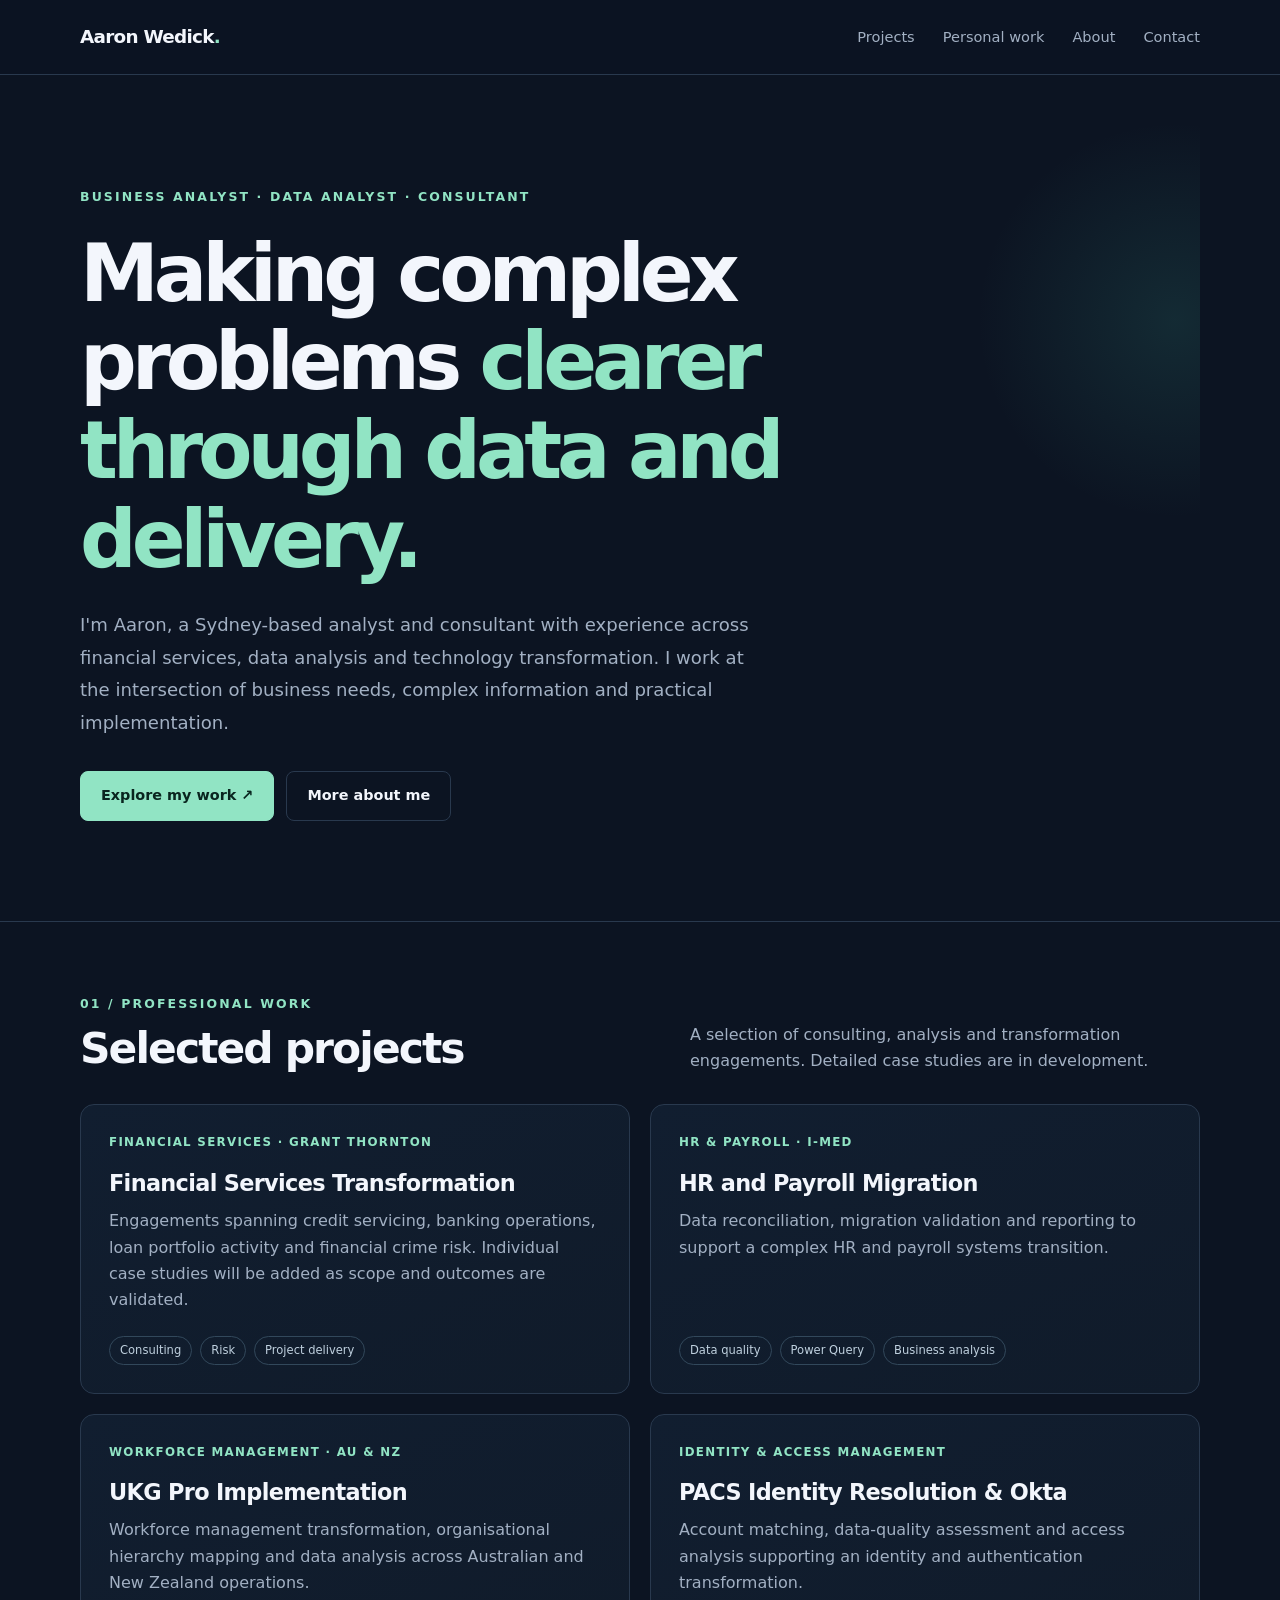
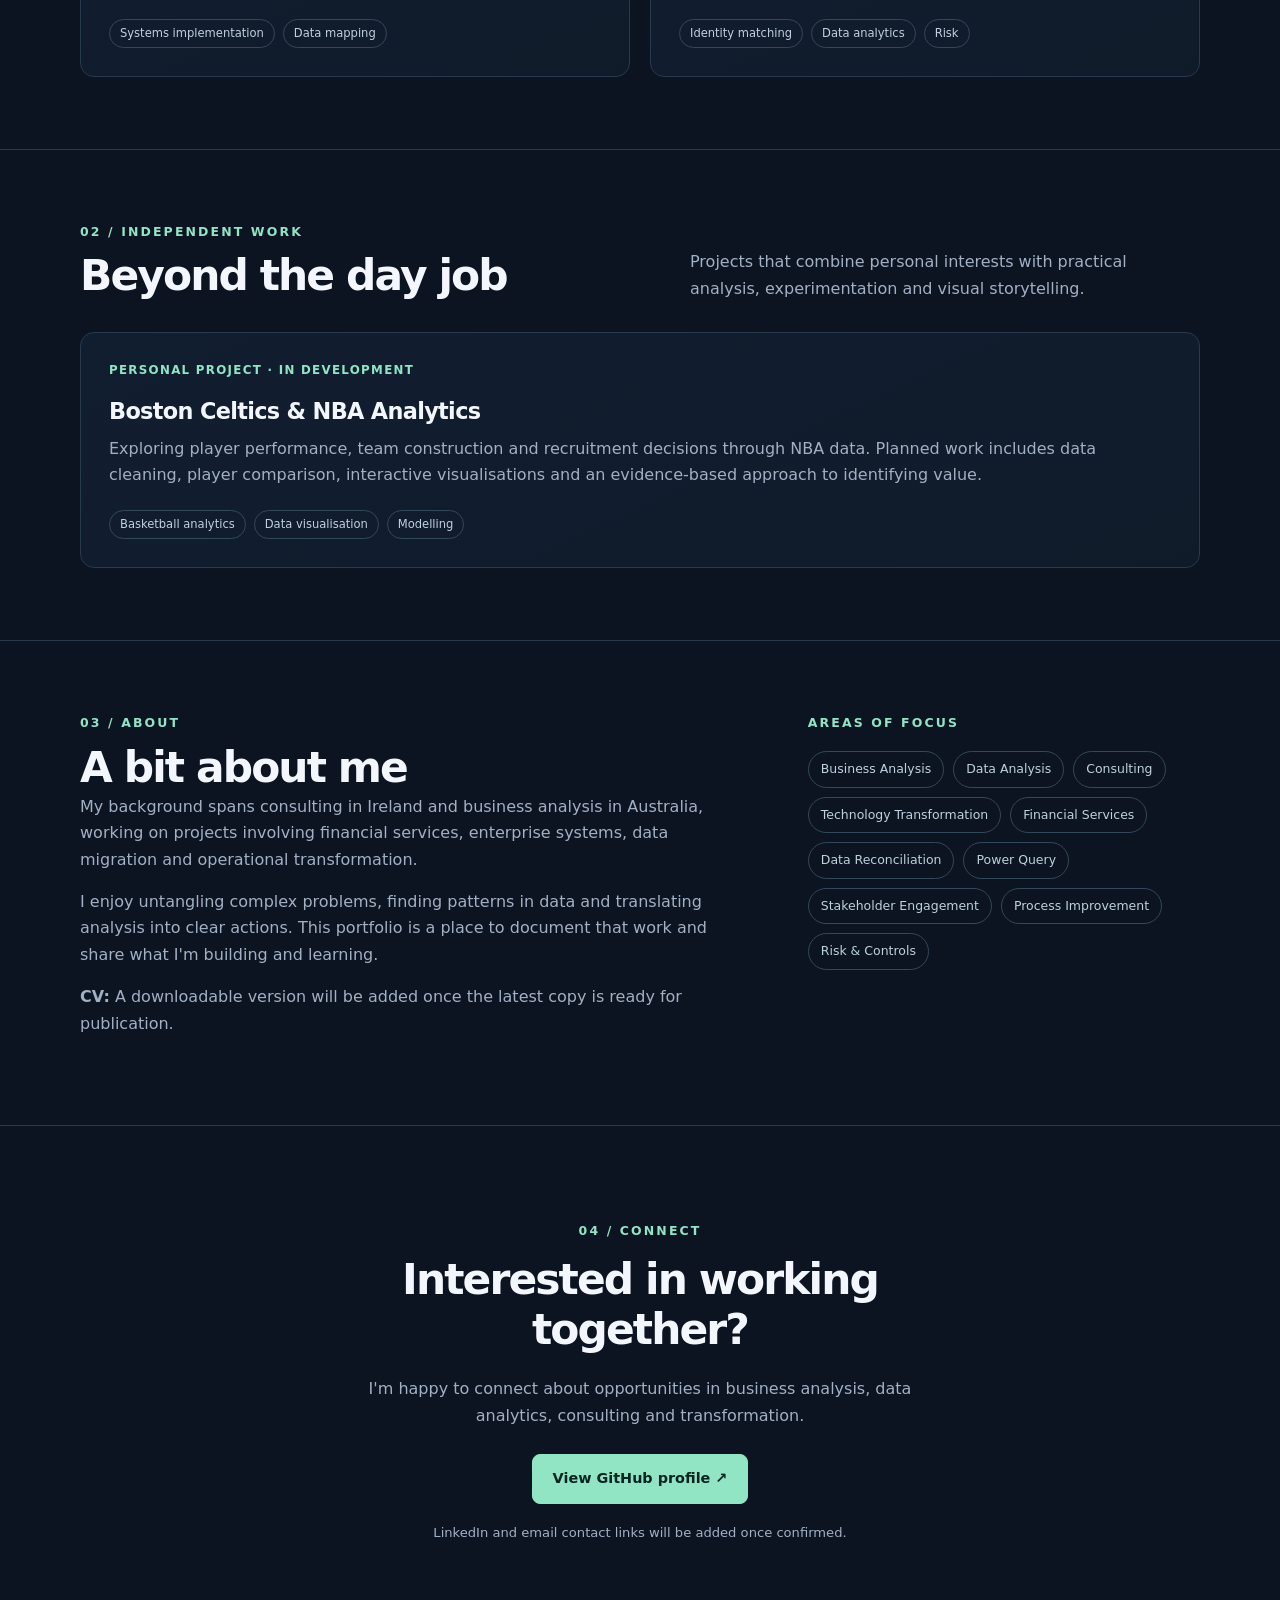
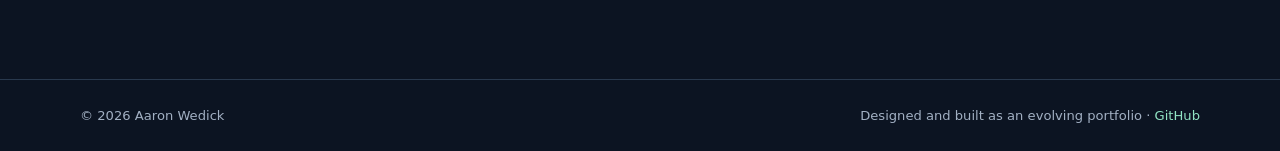
==== index.html @ 4dffe5bf "Add files via upload" ====
<!DOCTYPE html>
<html lang="en">
<head>
  <meta charset="UTF-8" />
  <meta name="viewport" content="width=device-width, initial-scale=1" />
  <meta name="description" content="Aaron Wedick's portfolio: business analysis, data analytics, consulting and technology transformation projects." />
  <meta name="theme-color" content="#0c1422" />
  <title>Aaron Wedick | Analyst & Consultant</title>
  <style>
    :root { --bg:#0c1422; --panel:#111e30; --panel-2:#16253a; --line:#29394e; --text:#f3f6fc; --muted:#a2b0c3; --accent:#91e4c4; --accent-dark:#0d2b29; --max:1120px; }
    * { box-sizing:border-box; }
    html { scroll-behavior:smooth; }
    body { margin:0; background:var(--bg); color:var(--text); font-family:Inter,ui-sans-serif,system-ui,-apple-system,BlinkMacSystemFont,"Segoe UI",sans-serif; line-height:1.65; }
    a { color:inherit; text-decoration:none; }
    a:focus-visible,button:focus-visible { outline:2px solid var(--accent); outline-offset:4px; }
    .container { width:min(var(--max),calc(100% - 48px)); margin-inline:auto; }
    .skip { position:absolute; left:-100vw; top:10px; padding:10px; background:var(--accent); color:#001b17; z-index:10; }
    .skip:focus { left:12px; }
    header { position:sticky; top:0; z-index:5; background:rgba(12,20,34,.94); border-bottom:1px solid var(--line); backdrop-filter:blur(14px); }
    .nav { display:flex; align-items:center; justify-content:space-between; min-height:74px; gap:24px; }
    .brand { font-size:1.15rem; font-weight:750; letter-spacing:-.04em; }
    .brand span { color:var(--accent); }
    .links { display:flex; align-items:center; gap:28px; flex-wrap:wrap; }
    .links a { font-size:.91rem; color:var(--muted); transition:color .2s; }
    .links a:hover { color:var(--accent); }
    .hero { padding:112px 0 100px; position:relative; overflow:hidden; }
    .hero::after { content:""; position:absolute; width:430px; height:430px; right:-190px; top:30px; background:radial-gradient(circle,rgba(63,171,153,.15),transparent 65%); pointer-events:none; }
    .eyebrow { font-size:.78rem; letter-spacing:.17em; text-transform:uppercase; font-weight:700; color:var(--accent); }
    h1,h2,h3,p { margin-top:0; }
    h1 { max-width:900px; font-size:clamp(2.65rem,6.2vw,5.15rem); line-height:1.12; letter-spacing:-.065em; margin:22px 0 24px; }
    .highlight { color:var(--accent); }
    .intro { color:var(--muted); max-width:680px; font-size:1.13rem; line-height:1.8; }
    .actions { display:flex; gap:12px; flex-wrap:wrap; margin-top:32px; }
    .button { display:inline-flex; align-items:center; justify-content:center; padding:12px 20px; border-radius:8px; border:1px solid var(--line); font-weight:650; font-size:.9rem; transition:transform .2s,background .2s; }
    .button:hover { transform:translateY(-2px); }
    .button.primary { background:var(--accent); color:#09251f; border-color:var(--accent); }
    .button.secondary { background:transparent; color:var(--text); }
    section { padding:72px 0; border-top:1px solid var(--line); scroll-margin-top:78px; }
    .section-heading { display:flex; justify-content:space-between; align-items:end; gap:20px; margin-bottom:30px; }
    h2 { font-size:clamp(1.8rem,3.6vw,2.65rem); letter-spacing:-.045em; line-height:1.2; margin:9px 0 0; }
    .section-description { max-width:510px; color:var(--muted); margin:0; }
    .grid { display:grid; grid-template-columns:repeat(2,minmax(0,1fr)); gap:20px; }
    .card { background:linear-gradient(155deg,var(--panel),#101b2a); border:1px solid var(--line); border-radius:14px; padding:28px; min-height:246px; display:flex; flex-direction:column; }
    .card:hover { border-color:#456577; }
    .card .meta { color:var(--accent); font-size:.74rem; font-weight:750; letter-spacing:.11em; text-transform:uppercase; }
    .card h3 { font-size:1.4rem; letter-spacing:-.03em; margin:16px 0 10px; line-height:1.3; }
    .card p { color:var(--muted); margin-bottom:22px; flex:1; }
    .tags { display:flex; flex-wrap:wrap; gap:8px; }
    .tag { border:1px solid #32485b; border-radius:99px; padding:4px 10px; font-size:.72rem; color:#bfd0de; }
    .full { grid-column:1/-1; min-height:205px; }
    .about { display:grid; grid-template-columns:1.35fr .8fr; gap:66px; }
    .about p { color:var(--muted); }
    .skills { display:flex; gap:9px; flex-wrap:wrap; align-content:start; }
    .skills .tag { padding:7px 12px; font-size:.78rem; }
    .contact { text-align:center; padding:95px 0 110px; }
    .contact h2 { margin:13px auto 20px; max-width:650px; }
    .contact p { color:var(--muted); max-width:580px; margin:0 auto 25px; }
    footer { border-top:1px solid var(--line); padding:25px 0; }
    .foot { display:flex; justify-content:space-between; gap:20px; flex-wrap:wrap; color:var(--muted); font-size:.82rem; }
    .foot a { color:var(--accent); }
    @media(max-width:750px) { .container{width:min(100% - 34px,var(--max));} .nav{align-items:flex-start;padding:17px 0;flex-direction:column;gap:10px;} .links{gap:17px;} .hero{padding:76px 0 70px;} section{padding:55px 0;} .section-heading{display:block;} .section-description{margin-top:16px;} .grid,.about{grid-template-columns:1fr;} .about{gap:25px;} .full{grid-column:auto;} .card{min-height:210px;padding:23px;} }
    @media(prefers-reduced-motion:reduce) { html{scroll-behavior:auto;} .button,.links a{transition:none;} }
  </style>
</head>
<body>
  <a class="skip" href="#main">Skip to content</a>
  <header>
    <nav class="container nav" aria-label="Main navigation">
      <a class="brand" href="#top">Aaron Wedick<span>.</span></a>
      <div class="links">
        <a href="#projects">Projects</a>
        <a href="#personal">Personal work</a>
        <a href="#about">About</a>
        <a href="#contact">Contact</a>
      </div>
    </nav>
  </header>
  <main id="main">
    <div id="top" class="container hero">
      <div class="eyebrow">Business Analyst · Data Analyst · Consultant</div>
      <h1>Making complex problems <span class="highlight">clearer through data and delivery.</span></h1>
      <p class="intro">I'm Aaron, a Sydney-based analyst and consultant with experience across financial services, data analysis and technology transformation. I work at the intersection of business needs, complex information and practical implementation.</p>
      <div class="actions">
        <a class="button primary" href="#projects">Explore my work ↗</a>
        <a class="button secondary" href="#about">More about me</a>
      </div>
    </div>

    <section id="projects">
      <div class="container">
        <div class="section-heading">
          <div><div class="eyebrow">01 / Professional work</div><h2>Selected projects</h2></div>
          <p class="section-description">A selection of consulting, analysis and transformation engagements. Detailed case studies are in development.</p>
        </div>
        <div class="grid">
          <article class="card">
            <div class="meta">Financial services · Grant Thornton</div>
            <h3>Financial Services Transformation</h3>
            <p>Engagements spanning credit servicing, banking operations, loan portfolio activity and financial crime risk. Individual case studies will be added as scope and outcomes are validated.</p>
            <div class="tags"><span class="tag">Consulting</span><span class="tag">Risk</span><span class="tag">Project delivery</span></div>
          </article>
          <article class="card">
            <div class="meta">HR & Payroll · I-MED</div>
            <h3>HR and Payroll Migration</h3>
            <p>Data reconciliation, migration validation and reporting to support a complex HR and payroll systems transition.</p>
            <div class="tags"><span class="tag">Data quality</span><span class="tag">Power Query</span><span class="tag">Business analysis</span></div>
          </article>
          <article class="card">
            <div class="meta">Workforce management · AU & NZ</div>
            <h3>UKG Pro Implementation</h3>
            <p>Workforce management transformation, organisational hierarchy mapping and data analysis across Australian and New Zealand operations.</p>
            <div class="tags"><span class="tag">Systems implementation</span><span class="tag">Data mapping</span></div>
          </article>
          <article class="card">
            <div class="meta">Identity & Access Management</div>
            <h3>PACS Identity Resolution & Okta</h3>
            <p>Account matching, data-quality assessment and access analysis supporting an identity and authentication transformation.</p>
            <div class="tags"><span class="tag">Identity matching</span><span class="tag">Data analytics</span><span class="tag">Risk</span></div>
          </article>
        </div>
      </div>
    </section>

    <section id="personal">
      <div class="container">
        <div class="section-heading">
          <div><div class="eyebrow">02 / Independent work</div><h2>Beyond the day job</h2></div>
          <p class="section-description">Projects that combine personal interests with practical analysis, experimentation and visual storytelling.</p>
        </div>
        <div class="grid">
          <article class="card full">
            <div class="meta">Personal project · In development</div>
            <h3>Boston Celtics & NBA Analytics</h3>
            <p>Exploring player performance, team construction and recruitment decisions through NBA data. Planned work includes data cleaning, player comparison, interactive visualisations and an evidence-based approach to identifying value.</p>
            <div class="tags"><span class="tag">Basketball analytics</span><span class="tag">Data visualisation</span><span class="tag">Modelling</span></div>
          </article>
        </div>
      </div>
    </section>

    <section id="about">
      <div class="container about">
        <div>
          <div class="eyebrow">03 / About</div>
          <h2>A bit about me</h2>
          <p>My background spans consulting in Ireland and business analysis in Australia, working on projects involving financial services, enterprise systems, data migration and operational transformation.</p>
          <p>I enjoy untangling complex problems, finding patterns in data and translating analysis into clear actions. This portfolio is a place to document that work and share what I'm building and learning.</p>
          <p><strong>CV:</strong> A downloadable version will be added once the latest copy is ready for publication.</p>
        </div>
        <div>
          <div class="eyebrow" style="margin-bottom:17px">Areas of focus</div>
          <div class="skills">
            <span class="tag">Business Analysis</span><span class="tag">Data Analysis</span><span class="tag">Consulting</span><span class="tag">Technology Transformation</span><span class="tag">Financial Services</span><span class="tag">Data Reconciliation</span><span class="tag">Power Query</span><span class="tag">Stakeholder Engagement</span><span class="tag">Process Improvement</span><span class="tag">Risk & Controls</span>
          </div>
        </div>
      </div>
    </section>

    <section id="contact" class="contact">
      <div class="container">
        <div class="eyebrow">04 / Connect</div>
        <h2>Interested in working together?</h2>
        <p>I'm happy to connect about opportunities in business analysis, data analytics, consulting and transformation.</p>
        <a class="button primary" href="https://github.com/aaron2724" target="_blank" rel="noopener noreferrer">View GitHub profile ↗</a>
        <p style="font-size:.82rem;margin-top:18px">LinkedIn and email contact links will be added once confirmed.</p>
      </div>
    </section>
  </main>
  <footer><div class="container foot"><span>© <span id="year">2026</span> Aaron Wedick</span><span>Designed and built as an evolving portfolio · <a href="https://github.com/aaron2724" target="_blank" rel="noopener noreferrer">GitHub</a></span></div></footer>
  <script>document.getElementById('year').textContent = new Date().getFullYear();</script>
</body>
</html>
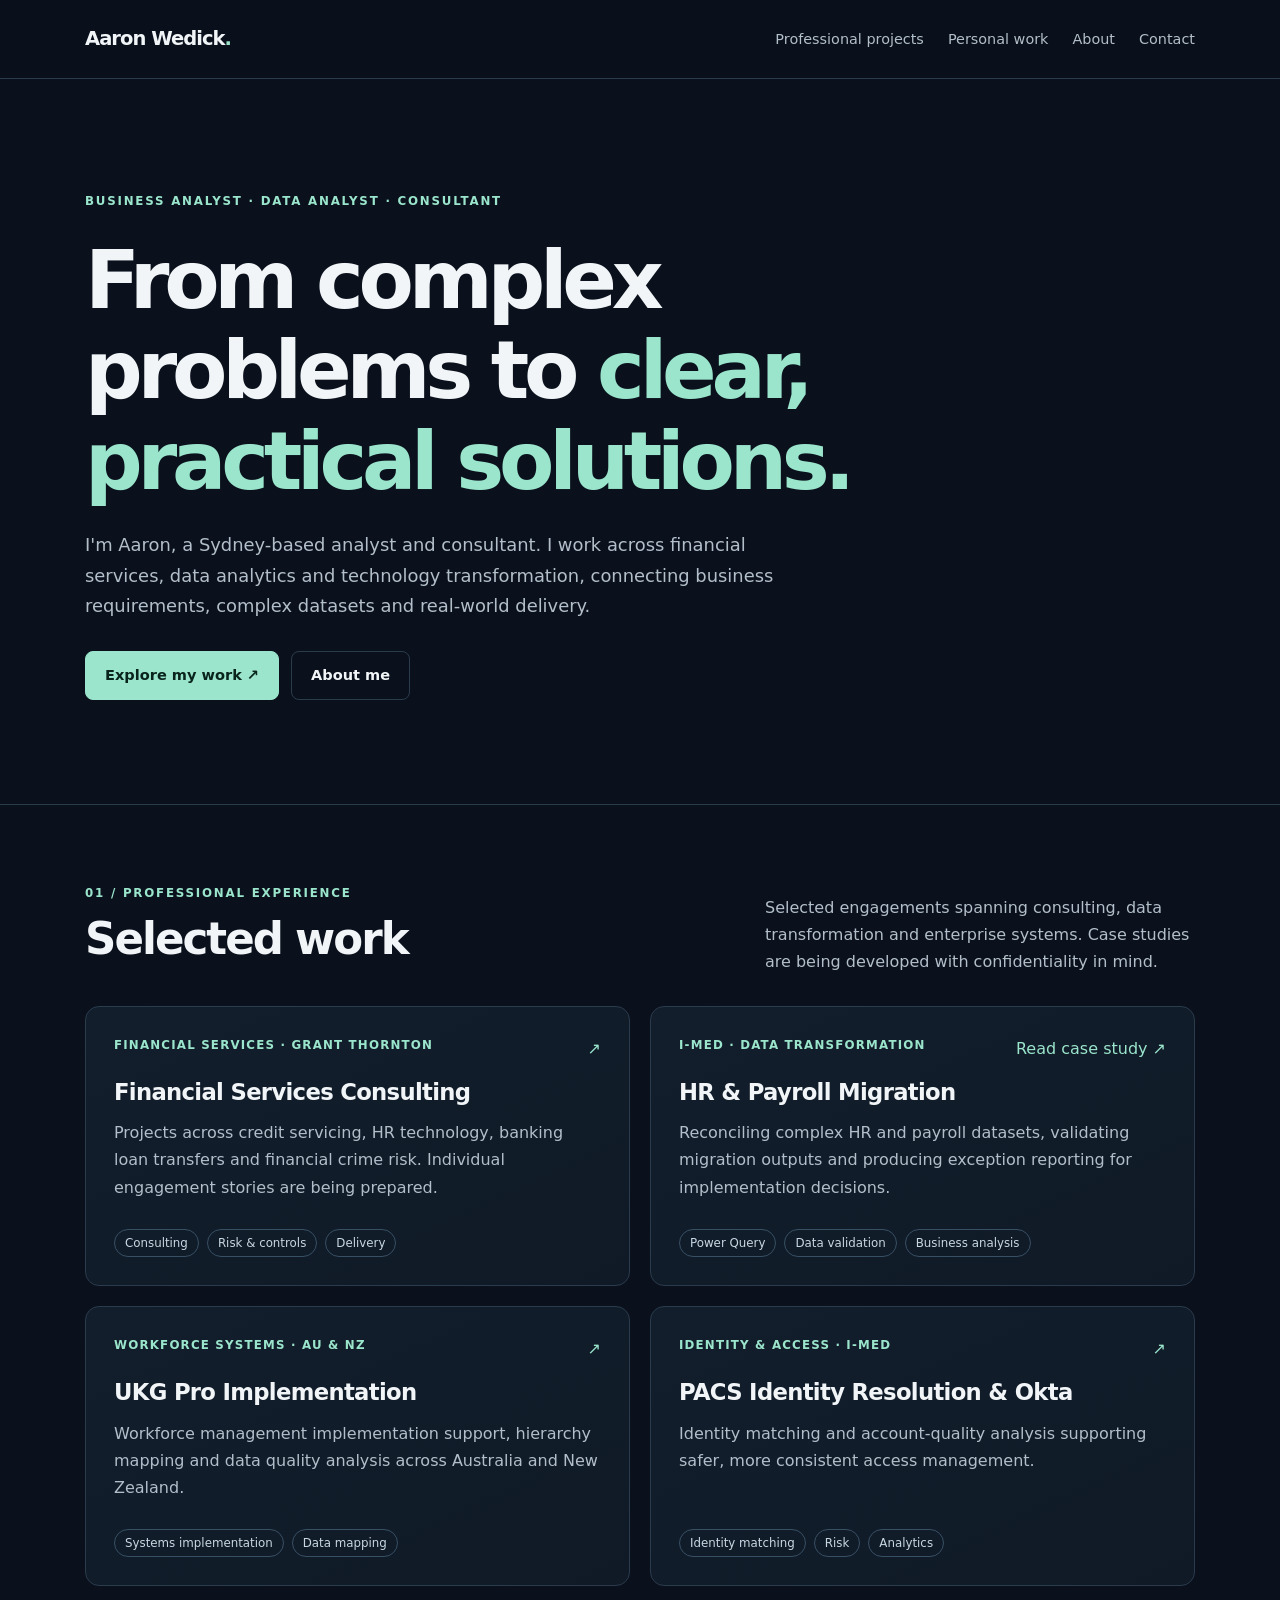
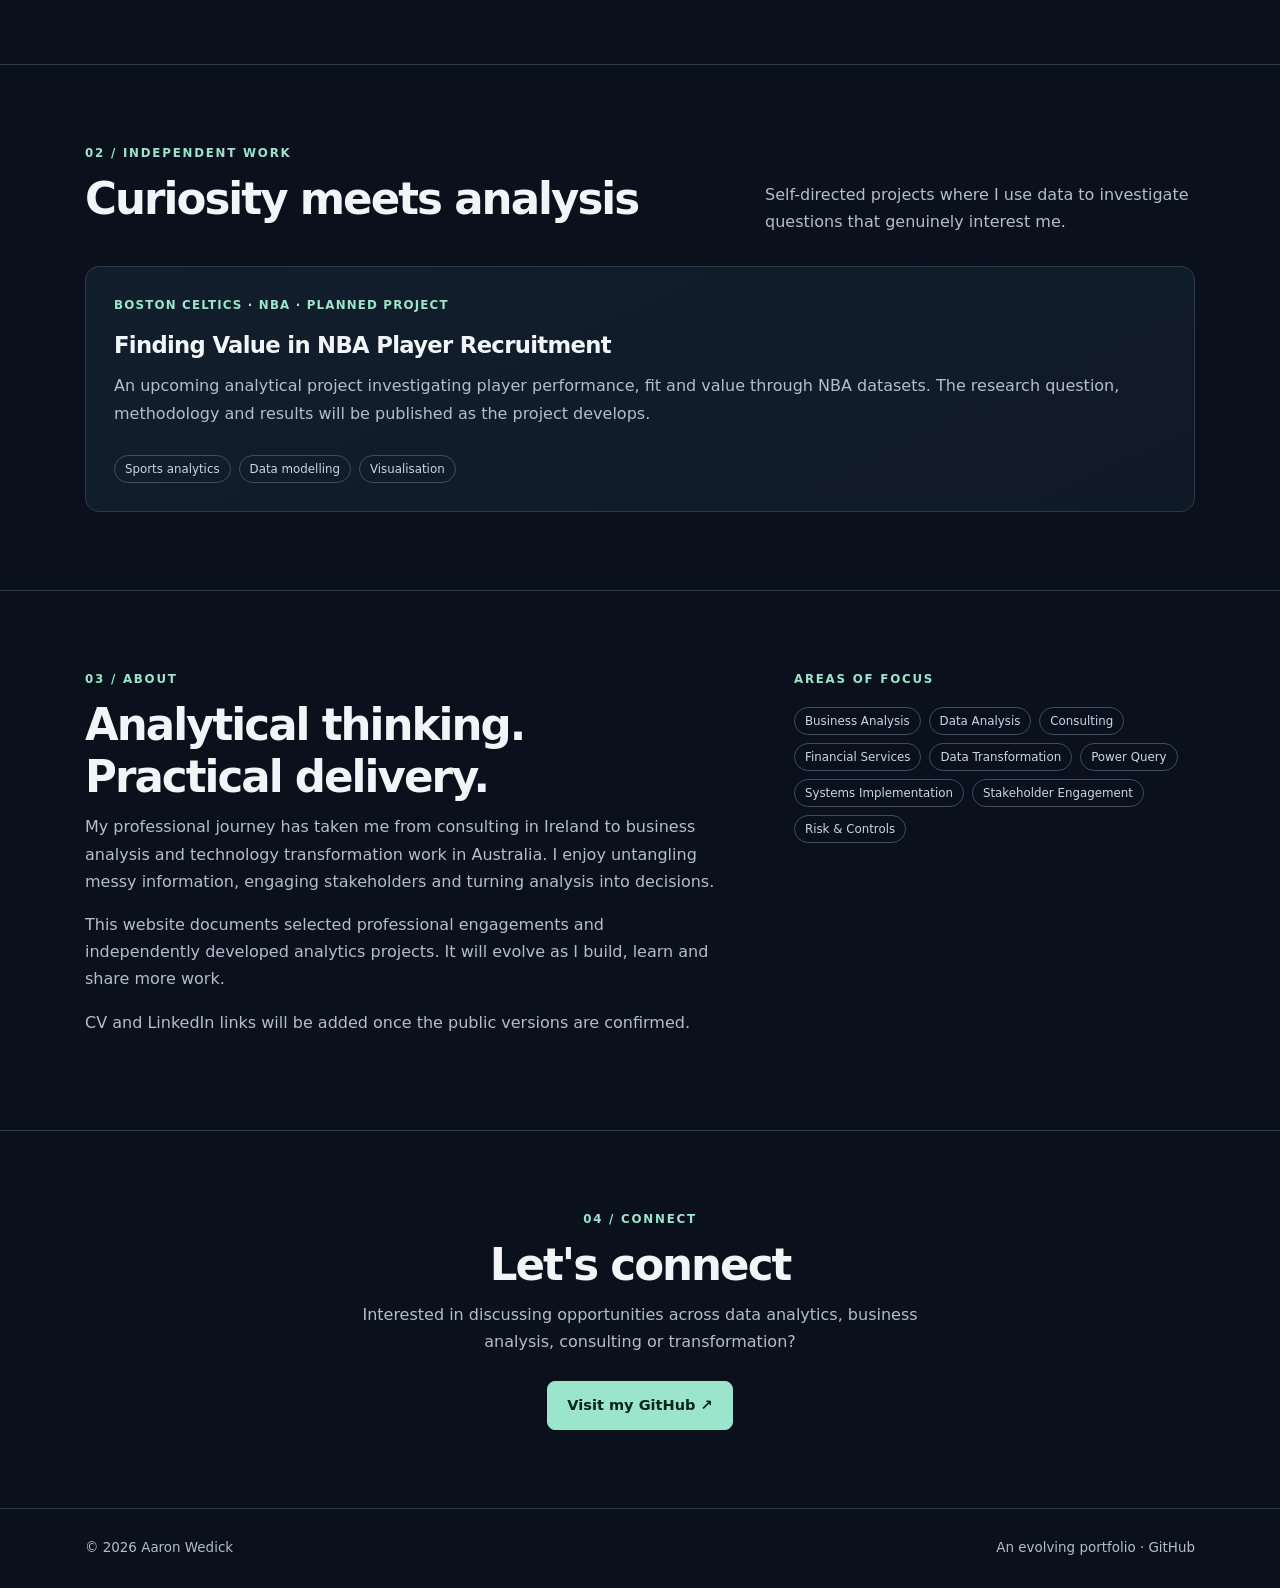
==== commit b89df050: "Add files via upload" ====
--- a/index.html
+++ b/index.html
@@ -1,172 +1 @@
-<!DOCTYPE html>
-<html lang="en">
-<head>
-  <meta charset="UTF-8" />
-  <meta name="viewport" content="width=device-width, initial-scale=1" />
-  <meta name="description" content="Aaron Wedick's portfolio: business analysis, data analytics, consulting and technology transformation projects." />
-  <meta name="theme-color" content="#0c1422" />
-  <title>Aaron Wedick | Analyst & Consultant</title>
-  <style>
-    :root { --bg:#0c1422; --panel:#111e30; --panel-2:#16253a; --line:#29394e; --text:#f3f6fc; --muted:#a2b0c3; --accent:#91e4c4; --accent-dark:#0d2b29; --max:1120px; }
-    * { box-sizing:border-box; }
-    html { scroll-behavior:smooth; }
-    body { margin:0; background:var(--bg); color:var(--text); font-family:Inter,ui-sans-serif,system-ui,-apple-system,BlinkMacSystemFont,"Segoe UI",sans-serif; line-height:1.65; }
-    a { color:inherit; text-decoration:none; }
-    a:focus-visible,button:focus-visible { outline:2px solid var(--accent); outline-offset:4px; }
-    .container { width:min(var(--max),calc(100% - 48px)); margin-inline:auto; }
-    .skip { position:absolute; left:-100vw; top:10px; padding:10px; background:var(--accent); color:#001b17; z-index:10; }
-    .skip:focus { left:12px; }
-    header { position:sticky; top:0; z-index:5; background:rgba(12,20,34,.94); border-bottom:1px solid var(--line); backdrop-filter:blur(14px); }
-    .nav { display:flex; align-items:center; justify-content:space-between; min-height:74px; gap:24px; }
-    .brand { font-size:1.15rem; font-weight:750; letter-spacing:-.04em; }
-    .brand span { color:var(--accent); }
-    .links { display:flex; align-items:center; gap:28px; flex-wrap:wrap; }
-    .links a { font-size:.91rem; color:var(--muted); transition:color .2s; }
-    .links a:hover { color:var(--accent); }
-    .hero { padding:112px 0 100px; position:relative; overflow:hidden; }
-    .hero::after { content:""; position:absolute; width:430px; height:430px; right:-190px; top:30px; background:radial-gradient(circle,rgba(63,171,153,.15),transparent 65%); pointer-events:none; }
-    .eyebrow { font-size:.78rem; letter-spacing:.17em; text-transform:uppercase; font-weight:700; color:var(--accent); }
-    h1,h2,h3,p { margin-top:0; }
-    h1 { max-width:900px; font-size:clamp(2.65rem,6.2vw,5.15rem); line-height:1.12; letter-spacing:-.065em; margin:22px 0 24px; }
-    .highlight { color:var(--accent); }
-    .intro { color:var(--muted); max-width:680px; font-size:1.13rem; line-height:1.8; }
-    .actions { display:flex; gap:12px; flex-wrap:wrap; margin-top:32px; }
-    .button { display:inline-flex; align-items:center; justify-content:center; padding:12px 20px; border-radius:8px; border:1px solid var(--line); font-weight:650; font-size:.9rem; transition:transform .2s,background .2s; }
-    .button:hover { transform:translateY(-2px); }
-    .button.primary { background:var(--accent); color:#09251f; border-color:var(--accent); }
-    .button.secondary { background:transparent; color:var(--text); }
-    section { padding:72px 0; border-top:1px solid var(--line); scroll-margin-top:78px; }
-    .section-heading { display:flex; justify-content:space-between; align-items:end; gap:20px; margin-bottom:30px; }
-    h2 { font-size:clamp(1.8rem,3.6vw,2.65rem); letter-spacing:-.045em; line-height:1.2; margin:9px 0 0; }
-    .section-description { max-width:510px; color:var(--muted); margin:0; }
-    .grid { display:grid; grid-template-columns:repeat(2,minmax(0,1fr)); gap:20px; }
-    .card { background:linear-gradient(155deg,var(--panel),#101b2a); border:1px solid var(--line); border-radius:14px; padding:28px; min-height:246px; display:flex; flex-direction:column; }
-    .card:hover { border-color:#456577; }
-    .card .meta { color:var(--accent); font-size:.74rem; font-weight:750; letter-spacing:.11em; text-transform:uppercase; }
-    .card h3 { font-size:1.4rem; letter-spacing:-.03em; margin:16px 0 10px; line-height:1.3; }
-    .card p { color:var(--muted); margin-bottom:22px; flex:1; }
-    .tags { display:flex; flex-wrap:wrap; gap:8px; }
-    .tag { border:1px solid #32485b; border-radius:99px; padding:4px 10px; font-size:.72rem; color:#bfd0de; }
-    .full { grid-column:1/-1; min-height:205px; }
-    .about { display:grid; grid-template-columns:1.35fr .8fr; gap:66px; }
-    .about p { color:var(--muted); }
-    .skills { display:flex; gap:9px; flex-wrap:wrap; align-content:start; }
-    .skills .tag { padding:7px 12px; font-size:.78rem; }
-    .contact { text-align:center; padding:95px 0 110px; }
-    .contact h2 { margin:13px auto 20px; max-width:650px; }
-    .contact p { color:var(--muted); max-width:580px; margin:0 auto 25px; }
-    footer { border-top:1px solid var(--line); padding:25px 0; }
-    .foot { display:flex; justify-content:space-between; gap:20px; flex-wrap:wrap; color:var(--muted); font-size:.82rem; }
-    .foot a { color:var(--accent); }
-    @media(max-width:750px) { .container{width:min(100% - 34px,var(--max));} .nav{align-items:flex-start;padding:17px 0;flex-direction:column;gap:10px;} .links{gap:17px;} .hero{padding:76px 0 70px;} section{padding:55px 0;} .section-heading{display:block;} .section-description{margin-top:16px;} .grid,.about{grid-template-columns:1fr;} .about{gap:25px;} .full{grid-column:auto;} .card{min-height:210px;padding:23px;} }
-    @media(prefers-reduced-motion:reduce) { html{scroll-behavior:auto;} .button,.links a{transition:none;} }
-  </style>
-</head>
-<body>
-  <a class="skip" href="#main">Skip to content</a>
-  <header>
-    <nav class="container nav" aria-label="Main navigation">
-      <a class="brand" href="#top">Aaron Wedick<span>.</span></a>
-      <div class="links">
-        <a href="#projects">Projects</a>
-        <a href="#personal">Personal work</a>
-        <a href="#about">About</a>
-        <a href="#contact">Contact</a>
-      </div>
-    </nav>
-  </header>
-  <main id="main">
-    <div id="top" class="container hero">
-      <div class="eyebrow">Business Analyst · Data Analyst · Consultant</div>
-      <h1>Making complex problems <span class="highlight">clearer through data and delivery.</span></h1>
-      <p class="intro">I'm Aaron, a Sydney-based analyst and consultant with experience across financial services, data analysis and technology transformation. I work at the intersection of business needs, complex information and practical implementation.</p>
-      <div class="actions">
-        <a class="button primary" href="#projects">Explore my work ↗</a>
-        <a class="button secondary" href="#about">More about me</a>
-      </div>
-    </div>
-
-    <section id="projects">
-      <div class="container">
-        <div class="section-heading">
-          <div><div class="eyebrow">01 / Professional work</div><h2>Selected projects</h2></div>
-          <p class="section-description">A selection of consulting, analysis and transformation engagements. Detailed case studies are in development.</p>
-        </div>
-        <div class="grid">
-          <article class="card">
-            <div class="meta">Financial services · Grant Thornton</div>
-            <h3>Financial Services Transformation</h3>
-            <p>Engagements spanning credit servicing, banking operations, loan portfolio activity and financial crime risk. Individual case studies will be added as scope and outcomes are validated.</p>
-            <div class="tags"><span class="tag">Consulting</span><span class="tag">Risk</span><span class="tag">Project delivery</span></div>
-          </article>
-          <article class="card">
-            <div class="meta">HR & Payroll · I-MED</div>
-            <h3>HR and Payroll Migration</h3>
-            <p>Data reconciliation, migration validation and reporting to support a complex HR and payroll systems transition.</p>
-            <div class="tags"><span class="tag">Data quality</span><span class="tag">Power Query</span><span class="tag">Business analysis</span></div>
-          </article>
-          <article class="card">
-            <div class="meta">Workforce management · AU & NZ</div>
-            <h3>UKG Pro Implementation</h3>
-            <p>Workforce management transformation, organisational hierarchy mapping and data analysis across Australian and New Zealand operations.</p>
-            <div class="tags"><span class="tag">Systems implementation</span><span class="tag">Data mapping</span></div>
-          </article>
-          <article class="card">
-            <div class="meta">Identity & Access Management</div>
-            <h3>PACS Identity Resolution & Okta</h3>
-            <p>Account matching, data-quality assessment and access analysis supporting an identity and authentication transformation.</p>
-            <div class="tags"><span class="tag">Identity matching</span><span class="tag">Data analytics</span><span class="tag">Risk</span></div>
-          </article>
-        </div>
-      </div>
-    </section>
-
-    <section id="personal">
-      <div class="container">
-        <div class="section-heading">
-          <div><div class="eyebrow">02 / Independent work</div><h2>Beyond the day job</h2></div>
-          <p class="section-description">Projects that combine personal interests with practical analysis, experimentation and visual storytelling.</p>
-        </div>
-        <div class="grid">
-          <article class="card full">
-            <div class="meta">Personal project · In development</div>
-            <h3>Boston Celtics & NBA Analytics</h3>
-            <p>Exploring player performance, team construction and recruitment decisions through NBA data. Planned work includes data cleaning, player comparison, interactive visualisations and an evidence-based approach to identifying value.</p>
-            <div class="tags"><span class="tag">Basketball analytics</span><span class="tag">Data visualisation</span><span class="tag">Modelling</span></div>
-          </article>
-        </div>
-      </div>
-    </section>
-
-    <section id="about">
-      <div class="container about">
-        <div>
-          <div class="eyebrow">03 / About</div>
-          <h2>A bit about me</h2>
-          <p>My background spans consulting in Ireland and business analysis in Australia, working on projects involving financial services, enterprise systems, data migration and operational transformation.</p>
-          <p>I enjoy untangling complex problems, finding patterns in data and translating analysis into clear actions. This portfolio is a place to document that work and share what I'm building and learning.</p>
-          <p><strong>CV:</strong> A downloadable version will be added once the latest copy is ready for publication.</p>
-        </div>
-        <div>
-          <div class="eyebrow" style="margin-bottom:17px">Areas of focus</div>
-          <div class="skills">
-            <span class="tag">Business Analysis</span><span class="tag">Data Analysis</span><span class="tag">Consulting</span><span class="tag">Technology Transformation</span><span class="tag">Financial Services</span><span class="tag">Data Reconciliation</span><span class="tag">Power Query</span><span class="tag">Stakeholder Engagement</span><span class="tag">Process Improvement</span><span class="tag">Risk & Controls</span>
-          </div>
-        </div>
-      </div>
-    </section>
-
-    <section id="contact" class="contact">
-      <div class="container">
-        <div class="eyebrow">04 / Connect</div>
-        <h2>Interested in working together?</h2>
-        <p>I'm happy to connect about opportunities in business analysis, data analytics, consulting and transformation.</p>
-        <a class="button primary" href="https://github.com/aaron2724" target="_blank" rel="noopener noreferrer">View GitHub profile ↗</a>
-        <p style="font-size:.82rem;margin-top:18px">LinkedIn and email contact links will be added once confirmed.</p>
-      </div>
-    </section>
-  </main>
-  <footer><div class="container foot"><span>© <span id="year">2026</span> Aaron Wedick</span><span>Designed and built as an evolving portfolio · <a href="https://github.com/aaron2724" target="_blank" rel="noopener noreferrer">GitHub</a></span></div></footer>
-  <script>document.getElementById('year').textContent = new Date().getFullYear();</script>
-</body>
-</html>
+<!doctype html><html lang="en"><head><meta charset="utf-8"><meta name="viewport" content="width=device-width, initial-scale=1"><meta name="description" content="Portfolio of Aaron Wedick, Business Analyst, Data Analyst and Consultant working across financial services, data and technology transformation."><title>Aaron Wedick | Analyst & Consultant</title><link rel="stylesheet" href="styles.css"></head><body><a class="skip" href="#main">Skip to content</a><header class="topbar"><nav class="wrap" aria-label="Main navigation"><a class="logo" href="#top">Aaron Wedick<b>.</b></a><div class="navlinks"><a href="#projects">Professional projects</a><a href="#personal">Personal work</a><a href="#about">About</a><a href="#contact">Contact</a></div></nav></header><main id="main"><div id="top" class="wrap hero"><div class="eyebrow">Business Analyst · Data Analyst · Consultant</div><h1>From complex problems to <em>clear, practical solutions.</em></h1><p class="lead">I'm Aaron, a Sydney-based analyst and consultant. I work across financial services, data analytics and technology transformation, connecting business requirements, complex datasets and real-world delivery.</p><div class="buttons"><a class="btn primary" href="#projects">Explore my work ↗</a><a class="btn" href="#about">About me</a></div></div><section id="projects"><div class="wrap"><div class="heading"><div><div class="eyebrow">01 / Professional experience</div><h2>Selected work</h2></div><p>Selected engagements spanning consulting, data transformation and enterprise systems. Case studies are being developed with confidentiality in mind.</p></div><div class="grid"><article class="card"><div class="topline"><span class="meta">Financial services · Grant Thornton</span><span class="arrow">↗</span></div><h3>Financial Services Consulting</h3><p>Projects across credit servicing, HR technology, banking loan transfers and financial crime risk. Individual engagement stories are being prepared.</p><div class="tags"><span class="tag">Consulting</span><span class="tag">Risk & controls</span><span class="tag">Delivery</span></div></article><a class="card" href="projects/hr-payroll.html" aria-label="Read HR and Payroll Migration case study"><div class="topline"><span class="meta">I-MED · Data transformation</span><span class="arrow">Read case study ↗</span></div><h3>HR & Payroll Migration</h3><p>Reconciling complex HR and payroll datasets, validating migration outputs and producing exception reporting for implementation decisions.</p><div class="tags"><span class="tag">Power Query</span><span class="tag">Data validation</span><span class="tag">Business analysis</span></div></a><article class="card"><div class="topline"><span class="meta">Workforce systems · AU & NZ</span><span class="arrow">↗</span></div><h3>UKG Pro Implementation</h3><p>Workforce management implementation support, hierarchy mapping and data quality analysis across Australia and New Zealand.</p><div class="tags"><span class="tag">Systems implementation</span><span class="tag">Data mapping</span></div></article><article class="card"><div class="topline"><span class="meta">Identity & access · I-MED</span><span class="arrow">↗</span></div><h3>PACS Identity Resolution & Okta</h3><p>Identity matching and account-quality analysis supporting safer, more consistent access management.</p><div class="tags"><span class="tag">Identity matching</span><span class="tag">Risk</span><span class="tag">Analytics</span></div></article></div></div></section><section id="personal"><div class="wrap"><div class="heading"><div><div class="eyebrow">02 / Independent work</div><h2>Curiosity meets analysis</h2></div><p>Self-directed projects where I use data to investigate questions that genuinely interest me.</p></div><div class="grid"><article class="card wide"><div class="topline"><span class="meta">Boston Celtics · NBA · Planned project</span></div><h3>Finding Value in NBA Player Recruitment</h3><p>An upcoming analytical project investigating player performance, fit and value through NBA datasets. The research question, methodology and results will be published as the project develops.</p><div class="tags"><span class="tag">Sports analytics</span><span class="tag">Data modelling</span><span class="tag">Visualisation</span></div></article></div></div></section><section id="about"><div class="wrap about"><div><div class="eyebrow">03 / About</div><h2>Analytical thinking. Practical delivery.</h2><p>My professional journey has taken me from consulting in Ireland to business analysis and technology transformation work in Australia. I enjoy untangling messy information, engaging stakeholders and turning analysis into decisions.</p><p>This website documents selected professional engagements and independently developed analytics projects. It will evolve as I build, learn and share more work.</p><p class="muted">CV and LinkedIn links will be added once the public versions are confirmed.</p></div><div><div class="eyebrow">Areas of focus</div><div class="tags" style="margin-top:18px"><span class="tag">Business Analysis</span><span class="tag">Data Analysis</span><span class="tag">Consulting</span><span class="tag">Financial Services</span><span class="tag">Data Transformation</span><span class="tag">Power Query</span><span class="tag">Systems Implementation</span><span class="tag">Stakeholder Engagement</span><span class="tag">Risk & Controls</span></div></div></div></section><section id="contact" class="contact"><div class="wrap"><div class="eyebrow">04 / Connect</div><h2>Let's connect</h2><p>Interested in discussing opportunities across data analytics, business analysis, consulting or transformation?</p><a class="btn primary" href="https://github.com/aaron2724" target="_blank" rel="noopener noreferrer">Visit my GitHub ↗</a></div></section></main><footer><div class="wrap footerflex"><span>© <span id="year">2026</span> Aaron Wedick</span><span>An evolving portfolio · <a class="textlink" href="https://github.com/aaron2724">GitHub</a></span></div></footer><script>document.getElementById('year').textContent=new Date().getFullYear()</script></body></html>
--- a/styles.css
+++ b/styles.css
@@ -0,0 +1,2 @@
+
+:root{--bg:#0a111d;--surface:#121e2c;--surface2:#192837;--line:#2a3b4c;--fg:#f1f5f7;--muted:#b2bec9;--accent:#9ae5cb;--width:1110px}*{box-sizing:border-box}html{scroll-behavior:smooth}body{margin:0;background:var(--bg);color:var(--fg);font:16px/1.7 system-ui,-apple-system,Segoe UI,sans-serif}a{color:inherit;text-decoration:none}a:focus-visible{outline:2px solid var(--accent);outline-offset:4px}.wrap{width:min(var(--width),calc(100% - 44px));margin:auto}.skip{position:absolute;left:-9999px}.skip:focus{left:12px;top:12px;background:white;color:#111;padding:10px;z-index:20}.topbar{position:sticky;top:0;z-index:5;border-bottom:1px solid var(--line);background:#0a111df2;backdrop-filter:blur(12px)}nav{min-height:78px;display:flex;align-items:center;justify-content:space-between;gap:20px}.logo{font-weight:800;letter-spacing:-.05em;font-size:1.22rem}.logo b{color:var(--accent)}.navlinks{display:flex;gap:24px;flex-wrap:wrap;font-size:.9rem;color:var(--muted)}.navlinks a:hover,.textlink:hover{color:var(--accent)}.hero{padding:112px 0 104px}.eyebrow{font-size:.74rem;letter-spacing:.15em;text-transform:uppercase;color:var(--accent);font-weight:800}h1,h2,h3,p{margin-top:0}h1{font-size:clamp(2.7rem,6.3vw,5.5rem);line-height:1.12;letter-spacing:-.065em;max-width:900px;margin:24px 0}h1 em{font-style:normal;color:var(--accent)}.lead{max-width:720px;color:var(--muted);font-size:1.12rem}.buttons{display:flex;gap:12px;margin-top:30px;flex-wrap:wrap}.btn{display:inline-block;border:1px solid var(--line);padding:11px 19px;border-radius:8px;font-size:.91rem;font-weight:700}.btn.primary{background:var(--accent);color:#09241d;border-color:var(--accent)}.btn:hover{transform:translateY(-2px)}section{border-top:1px solid var(--line);padding:78px 0;scroll-margin-top:80px}.heading{display:flex;justify-content:space-between;align-items:end;gap:25px;margin-bottom:30px}.heading p{color:var(--muted);max-width:430px;margin:0}h2{font-size:clamp(1.8rem,3.4vw,2.8rem);letter-spacing:-.045em;line-height:1.2;margin:10px 0}h3{font-size:1.42rem;line-height:1.3;letter-spacing:-.03em;margin:16px 0 12px}.grid{display:grid;grid-template-columns:repeat(2,minmax(0,1fr));gap:20px}.card{display:flex;flex-direction:column;min-height:260px;padding:28px;background:linear-gradient(155deg,var(--surface),#101a27);border:1px solid var(--line);border-radius:14px;transition:border-color .18s,transform .18s}.card p{color:var(--muted);flex:1}.card:hover{border-color:#6aa892;transform:translateY(-3px)}.card .topline{display:flex;justify-content:space-between;gap:10px}.meta{font-size:.74rem;letter-spacing:.1em;text-transform:uppercase;font-weight:750;color:var(--accent)}.arrow{color:var(--accent)}.tags{display:flex;gap:8px;flex-wrap:wrap;margin-top:12px}.tag{border:1px solid #385064;border-radius:40px;padding:3px 10px;font-size:.74rem;color:#c8d8e2}.wide{grid-column:span 2;min-height:190px}.muted{color:var(--muted)}.about{display:grid;grid-template-columns:1.35fr .85fr;gap:72px}.about p{color:var(--muted)}.callout{border-left:3px solid var(--accent);padding:14px 19px;background:var(--surface);color:var(--muted);border-radius:0 8px 8px 0}.contact{text-align:center}.contact p{max-width:610px;margin:0 auto 26px;color:var(--muted)}footer{padding:28px 0;border-top:1px solid var(--line);color:var(--muted);font-size:.84rem}.footerflex{display:flex;justify-content:space-between;gap:20px;flex-wrap:wrap}.case-hero{padding:88px 0 60px}.case-hero h1{font-size:clamp(2.6rem,5.4vw,4.6rem)}.breadcrumb{color:var(--muted);font-size:.9rem;margin-bottom:35px}.breadcrumb a{color:var(--accent)}.facts{display:grid;grid-template-columns:repeat(3,1fr);gap:15px;margin-top:34px}.fact{background:var(--surface);border:1px solid var(--line);border-radius:10px;padding:20px}.fact strong{display:block;font-size:.79rem;color:var(--accent);margin-bottom:6px;text-transform:uppercase;letter-spacing:.08em}.case-content{display:grid;grid-template-columns:230px minmax(0,1fr);gap:70px}.case-nav{position:sticky;top:110px;align-self:start;color:var(--muted);font-size:.88rem}.case-nav a{display:block;padding:7px 0}.prose{max-width:760px}.prose h2{margin:0 0 20px}.prose p,.prose li{color:var(--muted)}.prose section{padding:40px 0;border-top:1px solid var(--line)}.prose section:first-child{border:0;padding-top:0}.prose ul{padding-left:22px}.notice{border:1px solid var(--line);background:var(--surface);padding:20px;border-radius:10px;color:var(--muted)}@media(max-width:760px){nav{padding:15px 0;align-items:flex-start;flex-direction:column;gap:9px}.navlinks{gap:16px}.hero{padding:75px 0}.heading{display:block}.heading p{margin-top:14px}.grid,.about,.case-content{grid-template-columns:1fr}.wide{grid-column:auto}.about{gap:18px}.case-nav{display:none}.facts{grid-template-columns:1fr}.card{min-height:220px}.case-hero{padding:65px 0 40px}section{padding:54px 0}}@media(prefers-reduced-motion:reduce){html{scroll-behavior:auto}.card,.btn{transition:none}}
